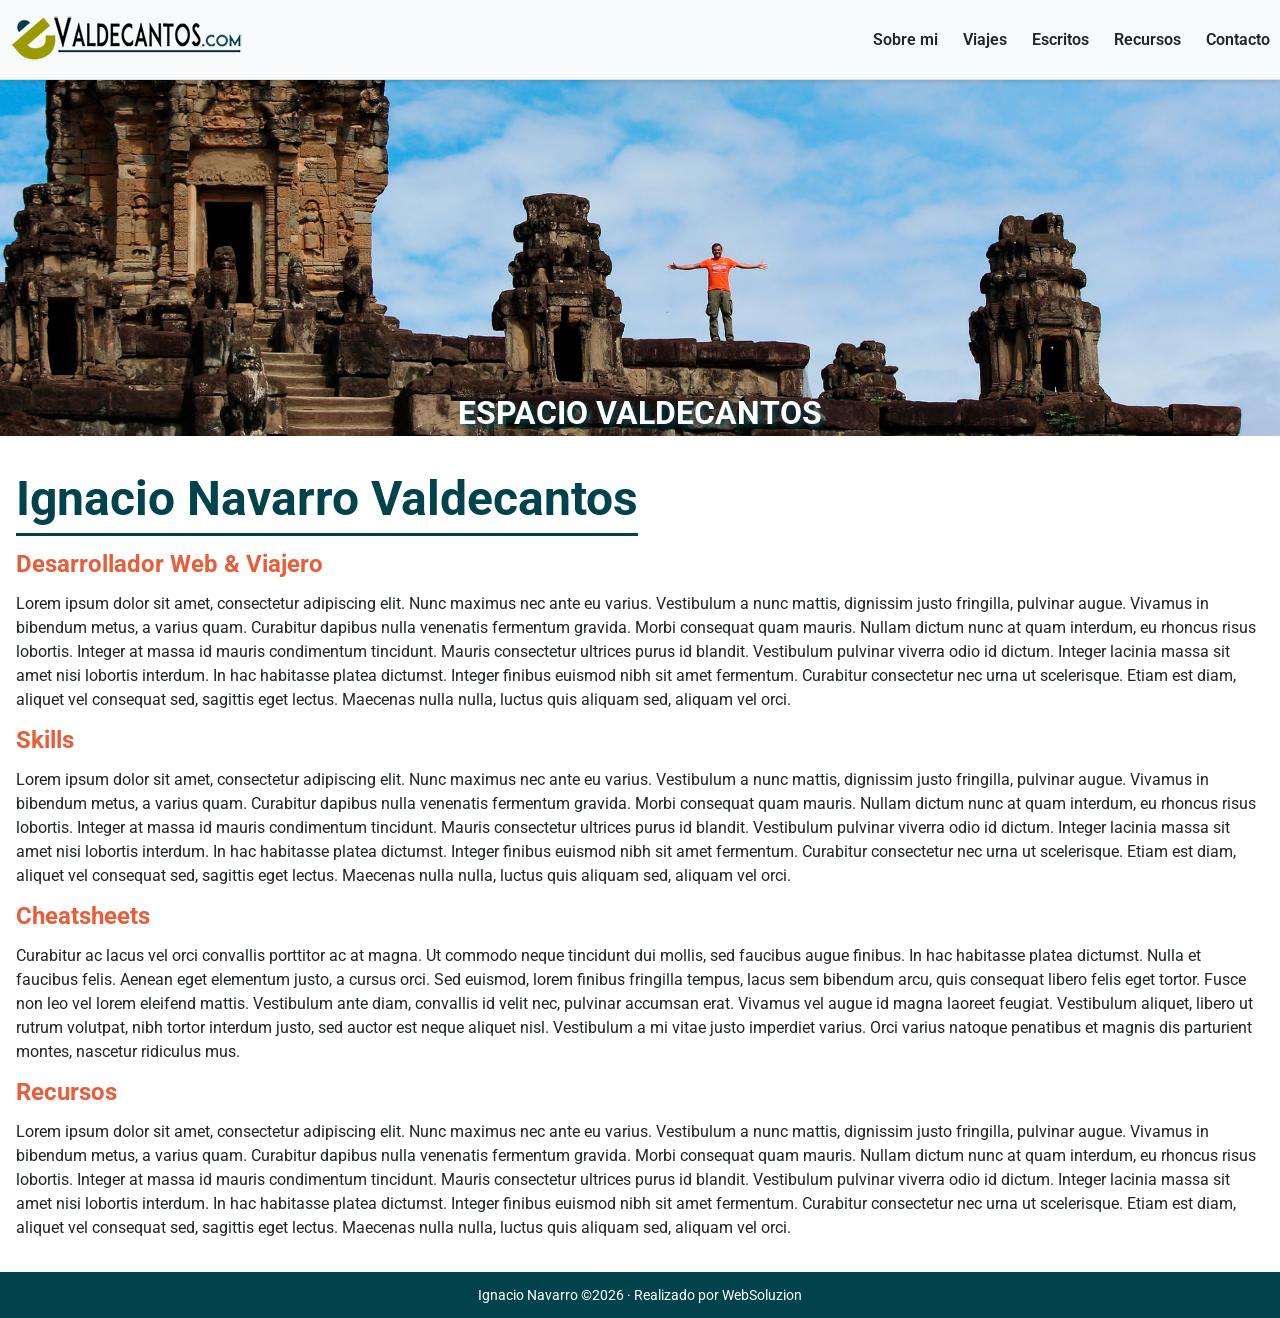
==== index.html @ 342b1111 "Initial commit: base code from sprint3/feature3 Co-Authored-By: Claude Sonnet 4.6 <noreply@anthropic" ====
<!DOCTYPE html>
<html lang="es">
  <head>
    <title>Home de mi espacio personal: Ignacio Navarro</title>
    <meta charset="UTF-8" />
    <meta name="viewport" content="width=device-width" />
    <meta
      name="description"
      content="Home de mi espacio personal: Ignacio Navarro"
    />
    <meta name="author" content="Ignacio Navarro" />
    <link
      rel="icon"
      type="image/x-icon"
      href="./img/common/favicon.ico"
    />
    <link rel="stylesheet" href="./css/index.css">
  </head>
  <body>
    <header>
      <!-- Logo de la página con enlace a la home-->
      <a href="index.html" title="Volver al inicio">
        <img class="logo"
          src="./img/common/logo_valdecantos_235x50.png"
          alt="Logo de la págia"
        />
      </a>

      <!-- Menú Hamburguesa -->
      <input type="checkbox" id="menu-toggle" class="menu-toggle">
      <label for="menu-toggle" class="hamburger" aria-label="Abrir menú de navegación">
        <span></span>
      </label>

      <!--Inicio del Menú de navegación superior-->
      <nav>
        <a href="./sobre-mi.html">Sobre mi</a>
        <a href="#skills">Viajes</a>
        <a href="#cheatsheets">Escritos</a>
        <a href="#recursos">Recursos</a>
        <a href="contacto.html">Contacto</a>
      </nav>
      <!--Fin del Menú de navegación superior-->
    </header>

    <!-- Imagen de portada. Colocada de modo excepcional fuera del main para no complicar margins y paddings. -->
    <section class="home-image">
      <picture>
        <source media="(min-width: 1024px)" srcset="./img/home/v_portada_1940x540.jpg">
        <source media="(min-width: 768px)" srcset="./img/home/v_portada_1100x280.jpg">
        <source media="(min-width: 600px)" srcset="./img/home/v_portada_768x175.jpg">
        <img src="./img/home/v_portada_600x275.jpg" alt="Imagen del Espacio Valdecantos">
      </picture>
      <div class="img-portada-tit">ESPACIO VALDECANTOS</div>
    </section>

    <!-- Contenido principal -->
    <main>
      <section id="about">
        <h1>Ignacio Navarro Valdecantos</h1>
        <h2 class="color-tertiary">Desarrollador Web & Viajero</h2>
        <p>
          Lorem ipsum dolor sit amet, consectetur adipiscing elit. Nunc maximus
          nec ante eu varius. Vestibulum a nunc mattis, dignissim justo
          fringilla, pulvinar augue. Vivamus in bibendum metus, a varius quam.
          Curabitur dapibus nulla venenatis fermentum gravida. Morbi consequat
          quam mauris. Nullam dictum nunc at quam interdum, eu rhoncus risus
          lobortis. Integer at massa id mauris condimentum tincidunt. Mauris
          consectetur ultrices purus id blandit. Vestibulum pulvinar viverra
          odio id dictum. Integer lacinia massa sit amet nisi lobortis interdum.
          In hac habitasse platea dictumst. Integer finibus euismod nibh sit
          amet fermentum. Curabitur consectetur nec urna ut scelerisque. Etiam
          est diam, aliquet vel consequat sed, sagittis eget lectus. Maecenas
          nulla nulla, luctus quis aliquam sed, aliquam vel orci.
        </p>
      </section>

      <section id="skills">
        <h2>Skills</h2>
        <p>
          Lorem ipsum dolor sit amet, consectetur adipiscing elit. Nunc maximus
          nec ante eu varius. Vestibulum a nunc mattis, dignissim justo
          fringilla, pulvinar augue. Vivamus in bibendum metus, a varius quam.
          Curabitur dapibus nulla venenatis fermentum gravida. Morbi consequat
          quam mauris. Nullam dictum nunc at quam interdum, eu rhoncus risus
          lobortis. Integer at massa id mauris condimentum tincidunt. Mauris
          consectetur ultrices purus id blandit. Vestibulum pulvinar viverra
          odio id dictum. Integer lacinia massa sit amet nisi lobortis interdum.
          In hac habitasse platea dictumst. Integer finibus euismod nibh sit
          amet fermentum. Curabitur consectetur nec urna ut scelerisque. Etiam
          est diam, aliquet vel consequat sed, sagittis eget lectus. Maecenas
          nulla nulla, luctus quis aliquam sed, aliquam vel orci.
        </p>
      </section>

      <section id="cheatsheets">
        <h2>Cheatsheets</h2>
        <p>
          Curabitur ac lacus vel orci convallis porttitor ac at magna. Ut
          commodo neque tincidunt dui mollis, sed faucibus augue finibus. In hac
          habitasse platea dictumst. Nulla et faucibus felis. Aenean eget
          elementum justo, a cursus orci. Sed euismod, lorem finibus fringilla
          tempus, lacus sem bibendum arcu, quis consequat libero felis eget
          tortor. Fusce non leo vel lorem eleifend mattis. Vestibulum ante diam,
          convallis id velit nec, pulvinar accumsan erat. Vivamus vel augue id
          magna laoreet feugiat. Vestibulum aliquet, libero ut rutrum volutpat,
          nibh tortor interdum justo, sed auctor est neque aliquet nisl.
          Vestibulum a mi vitae justo imperdiet varius. Orci varius natoque
          penatibus et magnis dis parturient montes, nascetur ridiculus mus.
        </p>
      </section>

      <section id="recursos">
        <h2>Recursos</h2>
        <p>
          Lorem ipsum dolor sit amet, consectetur adipiscing elit. Nunc maximus
          nec ante eu varius. Vestibulum a nunc mattis, dignissim justo
          fringilla, pulvinar augue. Vivamus in bibendum metus, a varius quam.
          Curabitur dapibus nulla venenatis fermentum gravida. Morbi consequat
          quam mauris. Nullam dictum nunc at quam interdum, eu rhoncus risus
          lobortis. Integer at massa id mauris condimentum tincidunt. Mauris
          consectetur ultrices purus id blandit. Vestibulum pulvinar viverra
          odio id dictum. Integer lacinia massa sit amet nisi lobortis interdum.
          In hac habitasse platea dictumst. Integer finibus euismod nibh sit
          amet fermentum. Curabitur consectetur nec urna ut scelerisque. Etiam
          est diam, aliquet vel consequat sed, sagittis eget lectus. Maecenas
          nulla nulla, luctus quis aliquam sed, aliquam vel orci.
        </p>
      </section>
    </main>

    <footer
      >Ignacio Navarro &copy;<script>document.write(new Date().getFullYear());</script>
      · Realizado por <a href="https://www.websoluzion.com" target="_blank"
        >WebSoluzion</a
      >
    </footer>
  </body>
</html>
---- css/index.css ----
@import url('./common_frontend.css');

/* La imagen de intro de la home la quiero a ancho completo hasta un ancho del max-width definido.
** Se queda fuera del main para que no afecte al resto de estilos.
*/

.home-image {
  position: relative;
  width: 100%;
  max-width: var(--max-width-global);
  margin: 0 auto;
  height: auto;
  margin-top: var(--header-height);
}

.img-portada-tit {
  position: absolute;
  bottom: 0;
  left: 0;
  width: 100%;
  text-shadow: #00434C 0.1em 0.1em 0.2em;
  font-size: 2rem;
  font-weight: bold;
  color: #fff;
  padding-bottom: 10px;
  text-align: center;
  text-transform: uppercase;
}

@media (max-width: 768px) {
  .img-portada-tit {
    font-size: 1.2rem;
  }
}
@media (max-width: 480px) {
  .img-portada-tit {
    text-align: right;
    padding-right:10px;
  }
}

/* Contenido principal con margen superior ajustado */
main {
  margin-top: 20px;
}
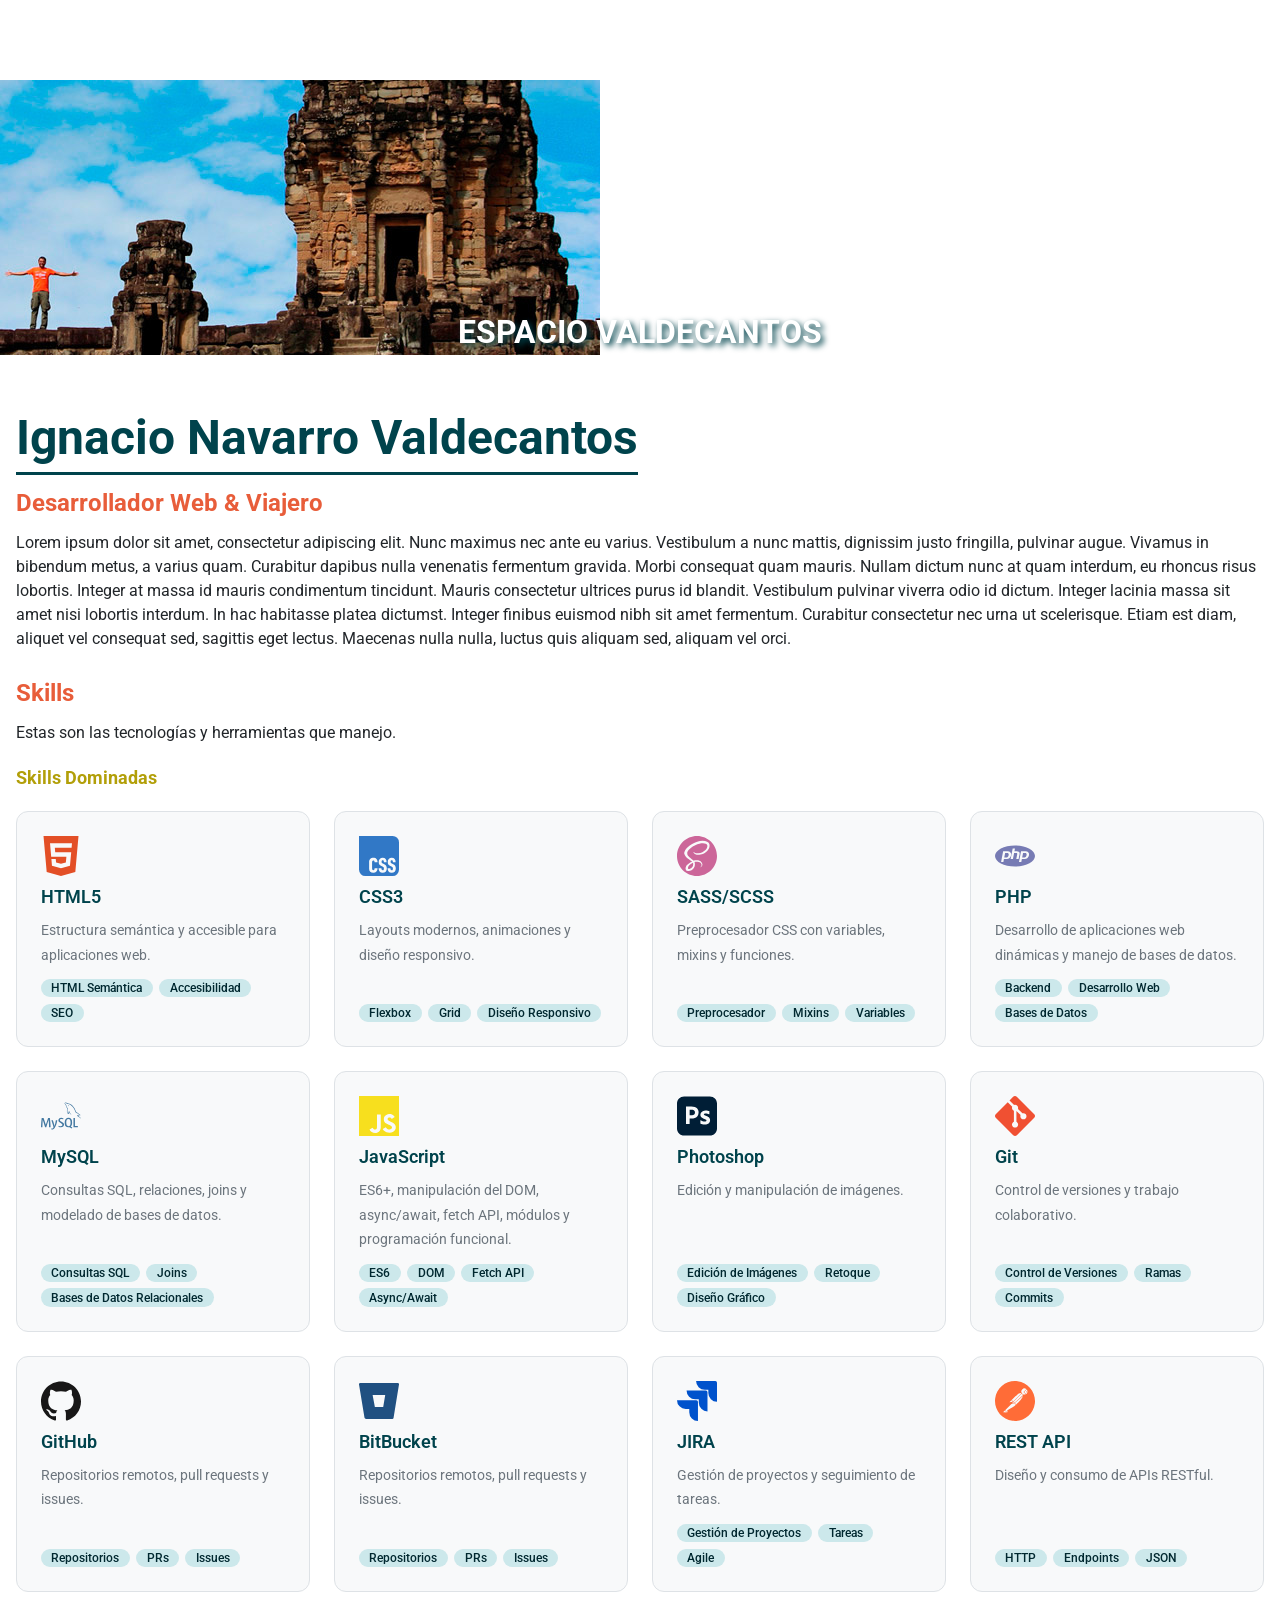
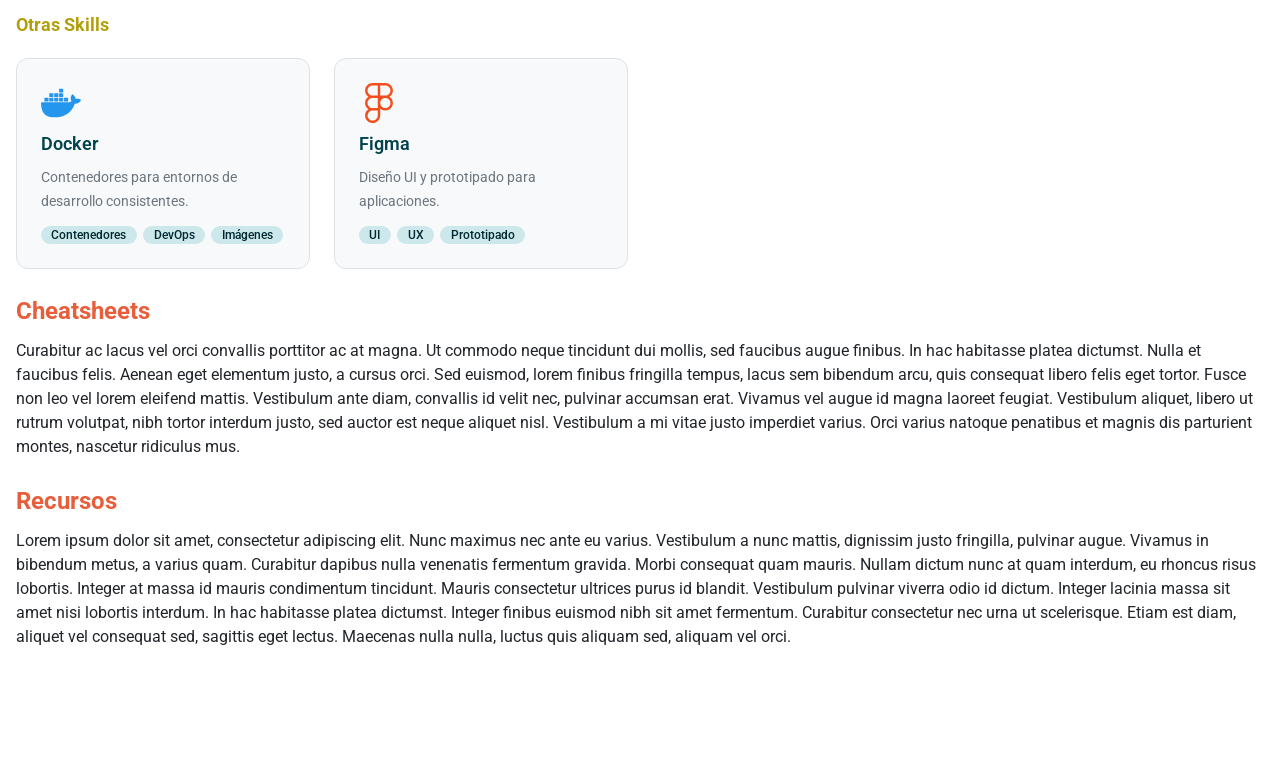
==== commit 47c3323c: "Completada la sección de skills en la home" ====
--- a/index.html
+++ b/index.html
@@ -2,46 +2,12 @@
 <html lang="es">
   <head>
     <title>Home de mi espacio personal: Ignacio Navarro</title>
-    <meta charset="UTF-8" />
-    <meta name="viewport" content="width=device-width" />
-    <meta
-      name="description"
-      content="Home de mi espacio personal: Ignacio Navarro"
-    />
-    <meta name="author" content="Ignacio Navarro" />
-    <link
-      rel="icon"
-      type="image/x-icon"
-      href="./img/common/favicon.ico"
-    />
+    <meta name="description" content="Home de mi espacio personal: Ignacio Navarro"/>
     <link rel="stylesheet" href="./css/index.css">
   </head>
-  <body>
-    <header>
-      <!-- Logo de la página con enlace a la home-->
-      <a href="index.html" title="Volver al inicio">
-        <img class="logo"
-          src="./img/common/logo_valdecantos_235x50.png"
-          alt="Logo de la págia"
-        />
-      </a>
+  <body data-page="index">
 
-      <!-- Menú Hamburguesa -->
-      <input type="checkbox" id="menu-toggle" class="menu-toggle">
-      <label for="menu-toggle" class="hamburger" aria-label="Abrir menú de navegación">
-        <span></span>
-      </label>
-
-      <!--Inicio del Menú de navegación superior-->
-      <nav>
-        <a href="./sobre-mi.html">Sobre mi</a>
-        <a href="#skills">Viajes</a>
-        <a href="#cheatsheets">Escritos</a>
-        <a href="#recursos">Recursos</a>
-        <a href="contacto.html">Contacto</a>
-      </nav>
-      <!--Fin del Menú de navegación superior-->
-    </header>
+    <!-- Aquí irá el HEADER, que se cargará en main.js mediante módulos-->
 
     <!-- Imagen de portada. Colocada de modo excepcional fuera del main para no complicar margins y paddings. -->
     <section class="home-image">
@@ -77,20 +43,11 @@
 
       <section id="skills">
         <h2>Skills</h2>
-        <p>
-          Lorem ipsum dolor sit amet, consectetur adipiscing elit. Nunc maximus
-          nec ante eu varius. Vestibulum a nunc mattis, dignissim justo
-          fringilla, pulvinar augue. Vivamus in bibendum metus, a varius quam.
-          Curabitur dapibus nulla venenatis fermentum gravida. Morbi consequat
-          quam mauris. Nullam dictum nunc at quam interdum, eu rhoncus risus
-          lobortis. Integer at massa id mauris condimentum tincidunt. Mauris
-          consectetur ultrices purus id blandit. Vestibulum pulvinar viverra
-          odio id dictum. Integer lacinia massa sit amet nisi lobortis interdum.
-          In hac habitasse platea dictumst. Integer finibus euismod nibh sit
-          amet fermentum. Curabitur consectetur nec urna ut scelerisque. Etiam
-          est diam, aliquet vel consequat sed, sagittis eget lectus. Maecenas
-          nulla nulla, luctus quis aliquam sed, aliquam vel orci.
-        </p>
+        <p>Estas son las tecnologías y herramientas que manejo.</p>
+        <div id="skills-dominada-container" class="skills-container"></div>
+        <div id="skills-others-container" class="skills-container"></div>
+          <!-- Aquí se cargarán las skills dinámicamente desde JS -->
+        </div>
       </section>
 
       <section id="cheatsheets">
@@ -129,11 +86,9 @@
       </section>
     </main>
 
-    <footer
-      >Ignacio Navarro &copy;<script>document.write(new Date().getFullYear());</script>
-      · Realizado por <a href="https://www.websoluzion.com" target="_blank"
-        >WebSoluzion</a
-      >
-    </footer>
+    <!-- Aquí irá el FOOTER, que se cargará en main.js mediante módulos-->
+
+  <script type="module" src="./js/main.js"></script>
+  <script type="module" src="./js/utils/skillsList.js"></script>
   </body>
 </html>
--- a/css/index.css
+++ b/css/index.css
@@ -42,4 +42,72 @@
 /* Contenido principal con margen superior ajustado */
 main {
   margin-top: 20px;
+}
+
+section{
+  margin:20px 0 30px 0;
+}
+
+/*Estilos de las tarjetas de skills*/
+.skills-container {
+  display: grid;
+  grid-template-columns: repeat(auto-fill, minmax(260px, 1fr));
+  gap: 1.5rem;
+  margin-top: 1.5rem;
+}
+.skills-container>h3{
+  display:inline-block;
+  grid-column: 1 / -1;
+  margin-bottom:0px;
+}
+.skill-card {
+  background-color: var(--color-surface);
+  border: 1px solid var(--color-border);
+  border-radius: 12px;
+  padding: 1.5rem;
+  display: flex;
+  flex-direction: column;
+  gap: 0.75rem;
+  transition: transform 0.2s ease, box-shadow 0.2s ease;
+}
+
+.skill-card:hover {
+  transform: translateY(-4px);
+  box-shadow: 0 8px 24px var(--color-shadow);
+}
+
+.skill-card img {
+  width: 40px;
+  height: 40px;
+}
+
+.skill-card h3 {
+  font-size: var(--font-size-lg);
+  font-weight: var(--font-weight-semibold);
+  color: var(--color-primary);
+  margin: 0;
+}
+
+.skill-card p {
+  font-size: var(--font-size-sm);
+  color: var(--color-text-secondary);
+  line-height: var(--line-height-relaxed);
+  margin: 0;
+  flex: 1;
+}
+
+.skill-card .tags {
+  display: flex;
+  flex-wrap: wrap;
+  gap: 0.4rem;
+  margin-top: auto;
+}
+
+.skill-card .tags .tag {
+  font-size: var(--font-size-xs);
+  font-weight: var(--font-weight-medium);
+  color: var(--color-primary-dark);
+  background-color: var(--color-primary-light);
+  border-radius: 999px;
+  padding: 0.2rem 0.65rem;
 }
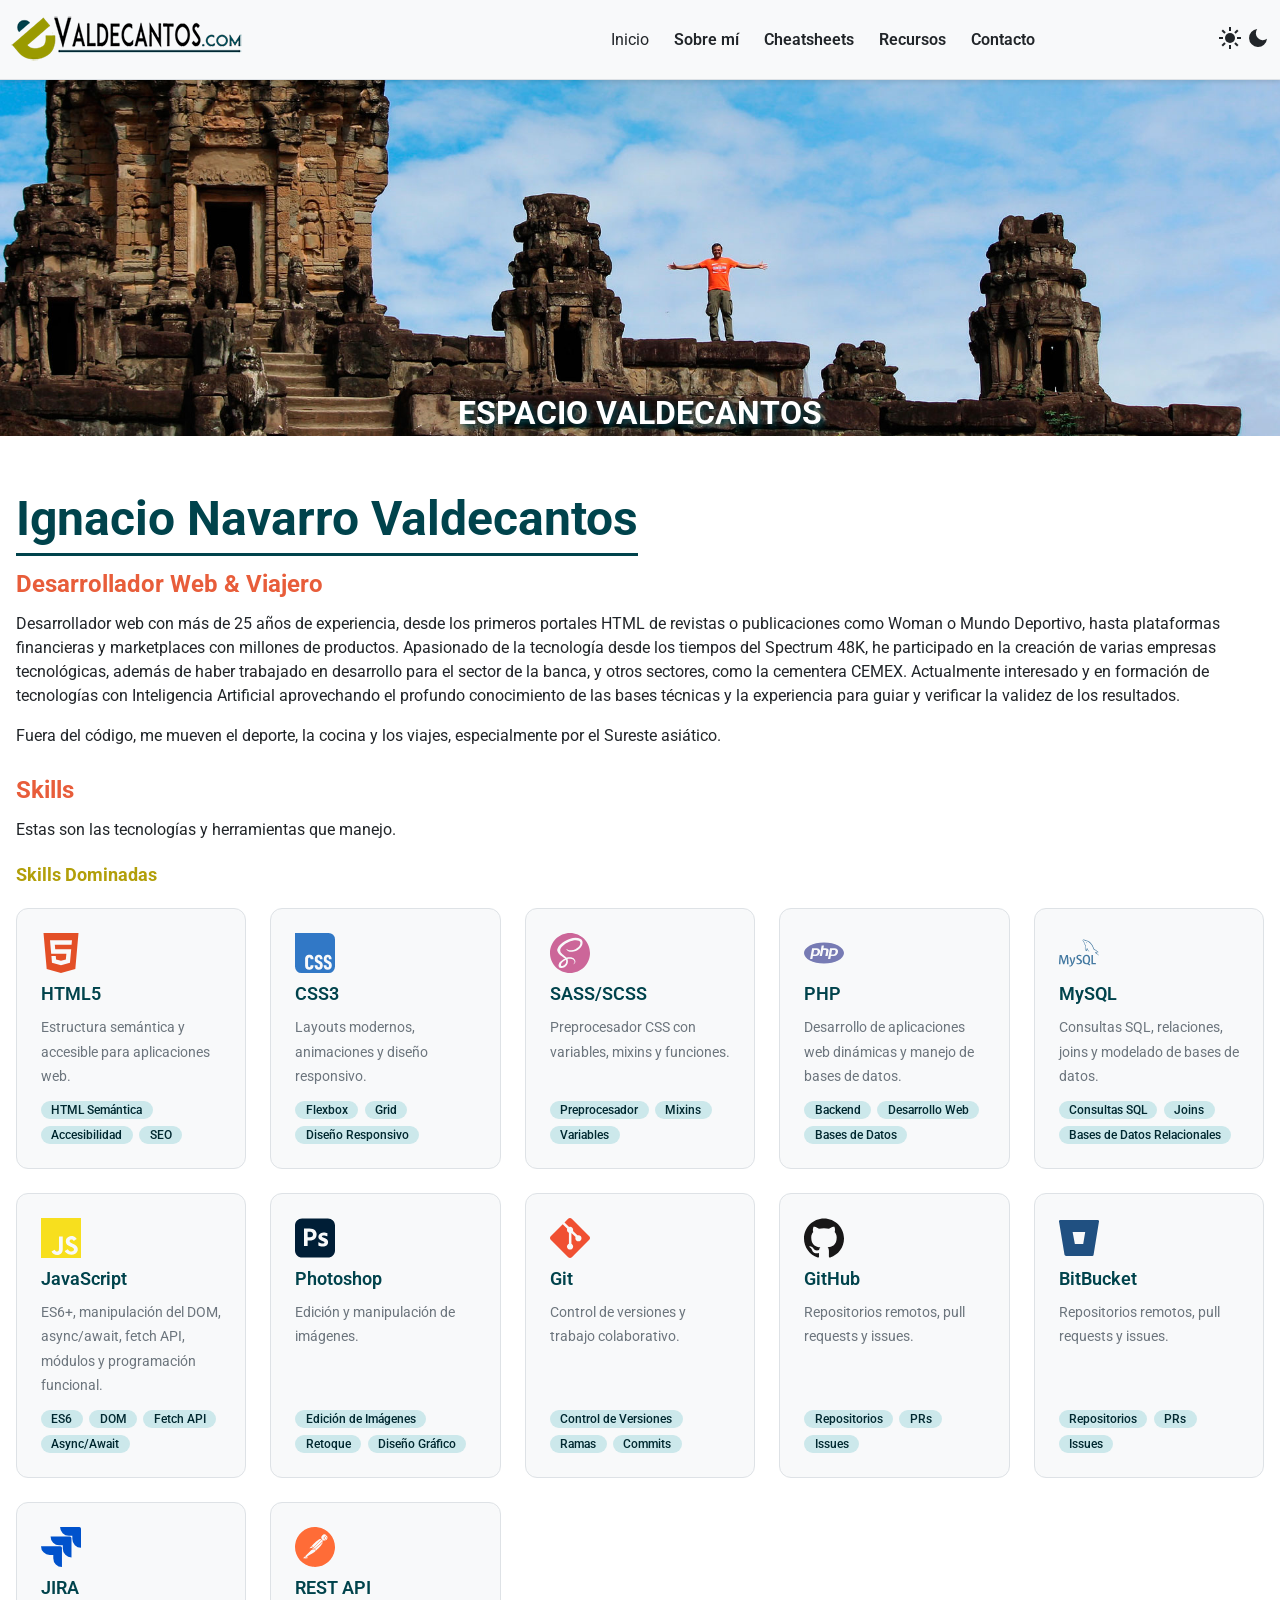
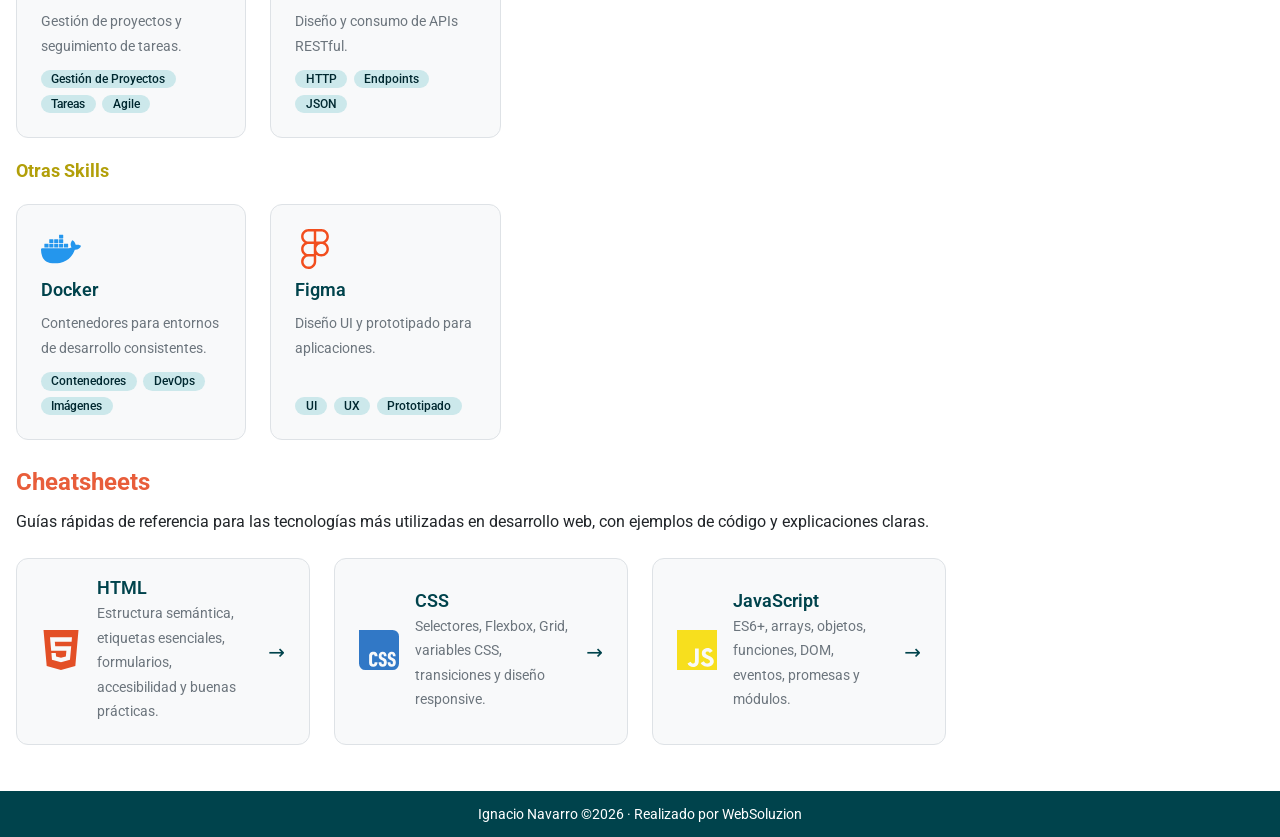
==== commit 3d503441: "Estructura de páginas de cheatsheets, cheatsheet.js creado, y maquetación inicial en index sin usar " ====
--- a/index.html
+++ b/index.html
@@ -1,8 +1,12 @@
 <!DOCTYPE html>
 <html lang="es">
   <head>
+    <meta charset="UTF-8" />
+    <meta name="viewport" content="width=device-width" />
+    <meta name="author" content="Ignacio Navarro" />
+    <meta name="description" content="Home de mi espacio personal: Ignacio Navarro"/>
+    <link rel="icon" type="image/x-icon" href="./img/common/favicon.ico"/>
     <title>Home de mi espacio personal: Ignacio Navarro</title>
-    <meta name="description" content="Home de mi espacio personal: Ignacio Navarro"/>
     <link rel="stylesheet" href="./css/index.css">
   </head>
   <body data-page="index">
@@ -25,20 +29,8 @@
       <section id="about">
         <h1>Ignacio Navarro Valdecantos</h1>
         <h2 class="color-tertiary">Desarrollador Web & Viajero</h2>
-        <p>
-          Lorem ipsum dolor sit amet, consectetur adipiscing elit. Nunc maximus
-          nec ante eu varius. Vestibulum a nunc mattis, dignissim justo
-          fringilla, pulvinar augue. Vivamus in bibendum metus, a varius quam.
-          Curabitur dapibus nulla venenatis fermentum gravida. Morbi consequat
-          quam mauris. Nullam dictum nunc at quam interdum, eu rhoncus risus
-          lobortis. Integer at massa id mauris condimentum tincidunt. Mauris
-          consectetur ultrices purus id blandit. Vestibulum pulvinar viverra
-          odio id dictum. Integer lacinia massa sit amet nisi lobortis interdum.
-          In hac habitasse platea dictumst. Integer finibus euismod nibh sit
-          amet fermentum. Curabitur consectetur nec urna ut scelerisque. Etiam
-          est diam, aliquet vel consequat sed, sagittis eget lectus. Maecenas
-          nulla nulla, luctus quis aliquam sed, aliquam vel orci.
-        </p>
+        <p>Desarrollador web con más de 25 años de experiencia, desde los primeros portales HTML de revistas o publicaciones como Woman o Mundo Deportivo, hasta plataformas financieras y marketplaces con millones de productos. Apasionado de la tecnología desde los tiempos del Spectrum 48K, he participado en la creación de varias empresas tecnológicas, además de haber trabajado en desarrollo para el sector de la banca, y otros sectores, como la cementera CEMEX. Actualmente interesado y en formación de tecnologías con Inteligencia Artificial aprovechando el profundo conocimiento de las bases técnicas y la experiencia para guiar y verificar la validez de los resultados.</p>
+        <p>Fuera del código, me mueven el deporte, la cocina y los viajes, especialmente por el Sureste asiático.</p>
       </section>
 
       <section id="skills">
@@ -52,38 +44,45 @@
 
       <section id="cheatsheets">
         <h2>Cheatsheets</h2>
-        <p>
-          Curabitur ac lacus vel orci convallis porttitor ac at magna. Ut
-          commodo neque tincidunt dui mollis, sed faucibus augue finibus. In hac
-          habitasse platea dictumst. Nulla et faucibus felis. Aenean eget
-          elementum justo, a cursus orci. Sed euismod, lorem finibus fringilla
-          tempus, lacus sem bibendum arcu, quis consequat libero felis eget
-          tortor. Fusce non leo vel lorem eleifend mattis. Vestibulum ante diam,
-          convallis id velit nec, pulvinar accumsan erat. Vivamus vel augue id
-          magna laoreet feugiat. Vestibulum aliquet, libero ut rutrum volutpat,
-          nibh tortor interdum justo, sed auctor est neque aliquet nisl.
-          Vestibulum a mi vitae justo imperdiet varius. Orci varius natoque
-          penatibus et magnis dis parturient montes, nascetur ridiculus mus.
-        </p>
+        <p>Guías rápidas de referencia para las tecnologías más utilizadas en desarrollo web, con ejemplos de código y explicaciones claras.</p>
+        <div class="cheatsheets-container">
+
+          <a href="./cheatsheet-html.html" class="cheatsheet-card">
+            <div class="cheatsheet-card-icon">
+              <img src="./img/icons/html5.svg" alt="HTML5">
+            </div>
+            <div class="cheatsheet-card-body">
+              <h3>HTML</h3>
+              <p>Estructura semántica, etiquetas esenciales, formularios, accesibilidad y buenas prácticas.</p>
+            </div>
+            <span class="cheatsheet-card-arrow">→</span>
+          </a>
+
+          <a href="./cheatsheet-css.html" class="cheatsheet-card">
+            <div class="cheatsheet-card-icon">
+              <img src="./img/icons/css3.svg" alt="CSS3">
+            </div>
+            <div class="cheatsheet-card-body">
+              <h3>CSS</h3>
+              <p>Selectores, Flexbox, Grid, variables CSS, transiciones y diseño responsive.</p>
+            </div>
+            <span class="cheatsheet-card-arrow">→</span>
+          </a>
+
+          <a href="./cheatsheet-js.html" class="cheatsheet-card">
+            <div class="cheatsheet-card-icon">
+              <img src="./img/icons/javascript.svg" alt="JavaScript">
+            </div>
+            <div class="cheatsheet-card-body">
+              <h3>JavaScript</h3>
+              <p>ES6+, arrays, objetos, funciones, DOM, eventos, promesas y módulos.</p>
+            </div>
+            <span class="cheatsheet-card-arrow">→</span>
+          </a>
+
+        </div>
       </section>
 
-      <section id="recursos">
-        <h2>Recursos</h2>
-        <p>
-          Lorem ipsum dolor sit amet, consectetur adipiscing elit. Nunc maximus
-          nec ante eu varius. Vestibulum a nunc mattis, dignissim justo
-          fringilla, pulvinar augue. Vivamus in bibendum metus, a varius quam.
-          Curabitur dapibus nulla venenatis fermentum gravida. Morbi consequat
-          quam mauris. Nullam dictum nunc at quam interdum, eu rhoncus risus
-          lobortis. Integer at massa id mauris condimentum tincidunt. Mauris
-          consectetur ultrices purus id blandit. Vestibulum pulvinar viverra
-          odio id dictum. Integer lacinia massa sit amet nisi lobortis interdum.
-          In hac habitasse platea dictumst. Integer finibus euismod nibh sit
-          amet fermentum. Curabitur consectetur nec urna ut scelerisque. Etiam
-          est diam, aliquet vel consequat sed, sagittis eget lectus. Maecenas
-          nulla nulla, luctus quis aliquam sed, aliquam vel orci.
-        </p>
-      </section>
     </main>
 
     <!-- Aquí irá el FOOTER, que se cargará en main.js mediante módulos-->
--- a/css/index.css
+++ b/css/index.css
@@ -51,7 +51,7 @@
 /*Estilos de las tarjetas de skills*/
 .skills-container {
   display: grid;
-  grid-template-columns: repeat(auto-fill, minmax(260px, 1fr));
+  grid-template-columns: repeat(auto-fill, minmax(200px, 1fr));
   gap: 1.5rem;
   margin-top: 1.5rem;
 }
@@ -110,4 +110,100 @@
   background-color: var(--color-primary-light);
   border-radius: 999px;
   padding: 0.2rem 0.65rem;
+}
+
+/* Tarjetas de cheatsheets */
+.cheatsheets-container {
+  display: grid;
+  grid-template-columns: repeat(auto-fill, minmax(260px, 1fr));
+  gap: 1.5rem;
+  margin-top: 1.5rem;
+}
+
+.cheatsheet-card {
+  display: flex;
+  align-items: center;
+  gap: 1rem;
+  background-color: var(--color-surface);
+  border: 1px solid var(--color-border);
+  border-radius: 12px;
+  padding: 1.25rem 1.5rem;
+  text-decoration: none;
+  color: inherit;
+  transition: transform 0.2s ease, box-shadow 0.2s ease;
+}
+
+.cheatsheet-card:hover {
+  transform: translateY(-4px);
+  box-shadow: 0 8px 24px var(--color-shadow);
+}
+
+.cheatsheet-card-icon img {
+  width: 40px;
+  height: 40px;
+}
+
+.cheatsheet-card-body {
+  flex: 1;
+}
+
+.cheatsheet-card-body h3 {
+  font-size: var(--font-size-lg);
+  font-weight: var(--font-weight-semibold);
+  color: var(--color-primary);
+  margin: 0 0 0.25rem 0;
+}
+
+.cheatsheet-card-body p {
+  font-size: var(--font-size-sm);
+  color: var(--color-text-secondary);
+  line-height: var(--line-height-relaxed);
+  margin: 0;
+}
+
+.cheatsheet-card-arrow {
+  font-size: var(--font-size-xl);
+  color: var(--color-primary);
+  transition: transform 0.2s ease;
+}
+
+.cheatsheet-card:hover .cheatsheet-card-arrow {
+  transform: translateX(4px);
+}
+
+/* Dark mode - Tarjetas de cheatsheets */
+body.dark-mode .cheatsheet-card {
+  background-color: #1E1E1E;
+  border-color: #333;
+}
+
+body.dark-mode .cheatsheet-card-body h3 {
+  color: var(--color-secondary);
+}
+
+body.dark-mode .cheatsheet-card-body p {
+  color: var(--color-text-muted);
+}
+
+body.dark-mode .cheatsheet-card-arrow {
+  color: var(--color-secondary);
+}
+
+/* Dark mode - Tarjetas de skills */
+body.dark-mode .skill-card {
+  background-color: #1E1E1E;
+  border-color: #333;
+}
+
+body.dark-mode .skill-card h3 {
+  color: var(--color-secondary);
+}
+
+body.dark-mode .skill-card p {
+  color: var(--color-text-muted);
+}
+
+body.dark-mode .skill-card .tags .tag {
+  background-color: #2A2A2A;
+  color: var(--color-secondary-light);
 }
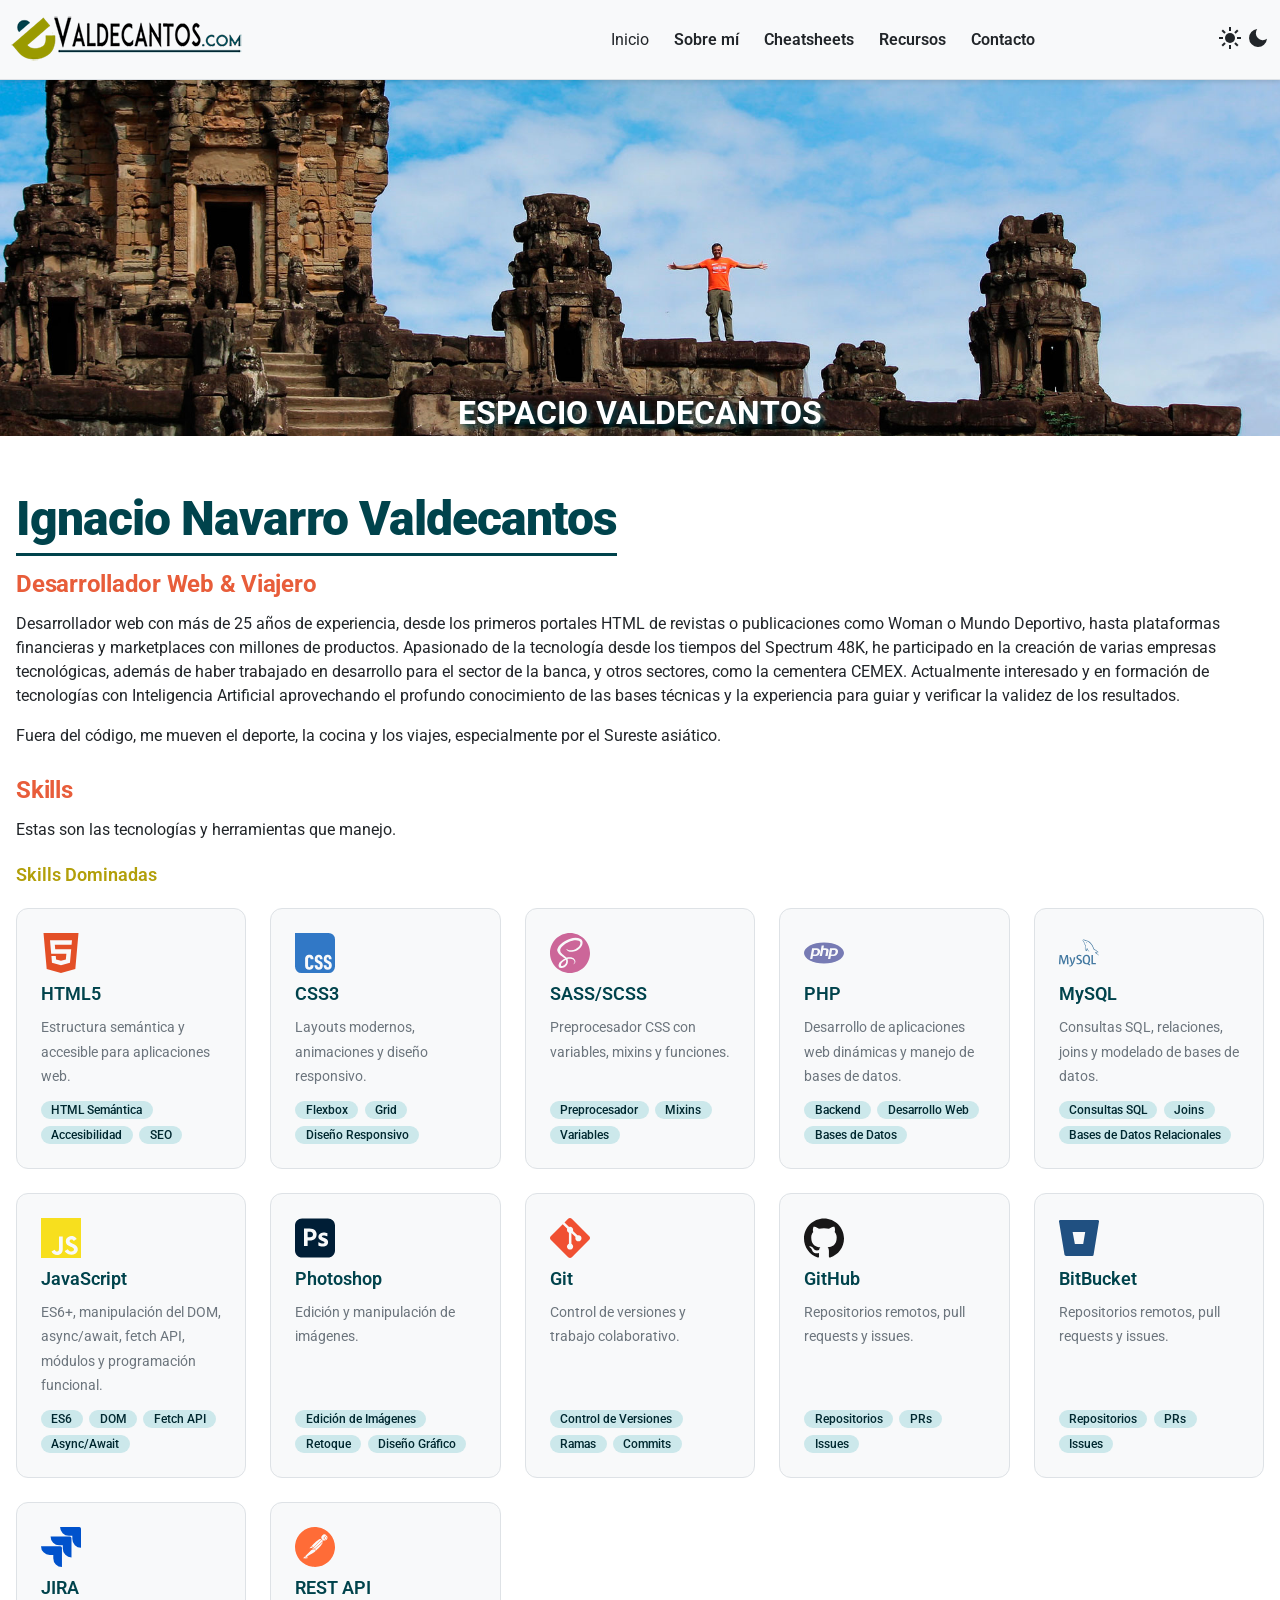
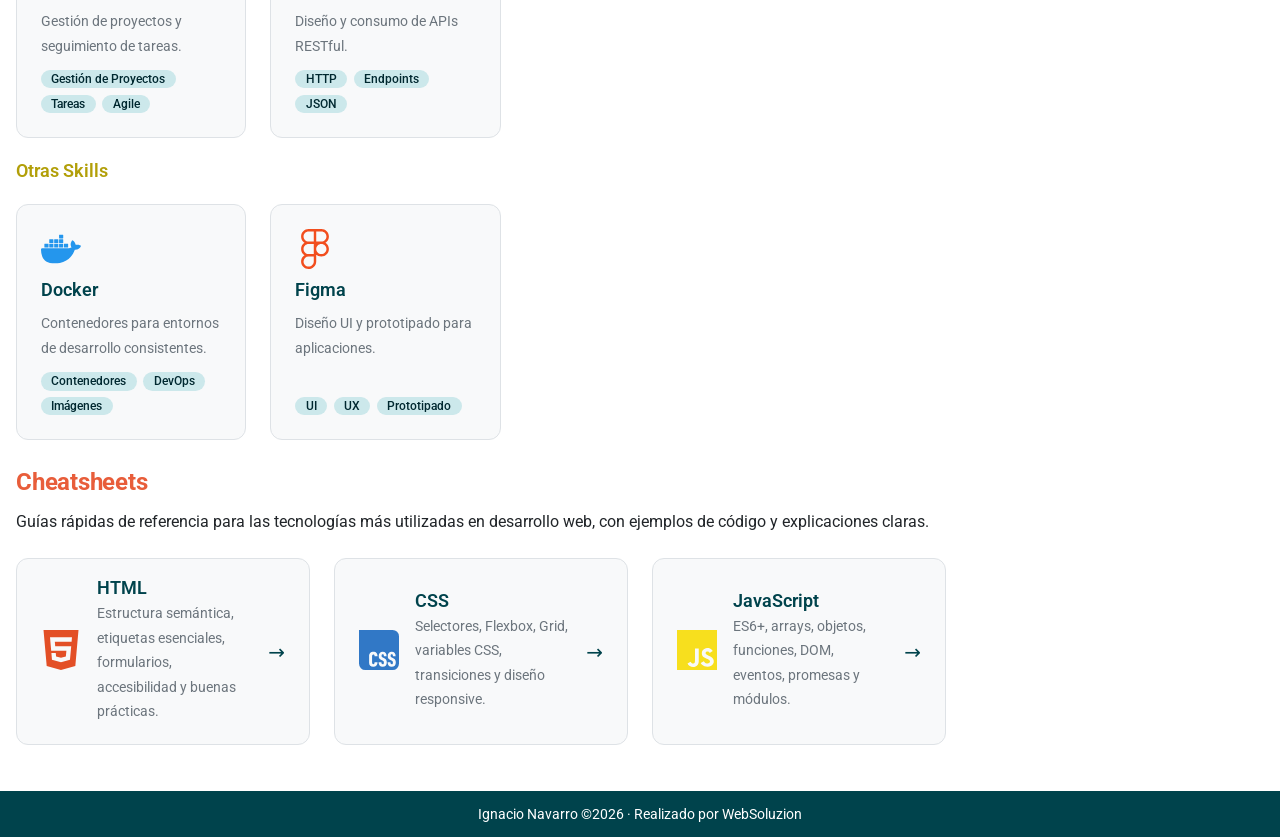
==== commit 4e00916e: "Generación dinámica de las cards de cheatsheets en index" ====
--- a/index.html
+++ b/index.html
@@ -45,41 +45,8 @@
       <section id="cheatsheets">
         <h2>Cheatsheets</h2>
         <p>Guías rápidas de referencia para las tecnologías más utilizadas en desarrollo web, con ejemplos de código y explicaciones claras.</p>
-        <div class="cheatsheets-container">
-
-          <a href="./cheatsheet-html.html" class="cheatsheet-card">
-            <div class="cheatsheet-card-icon">
-              <img src="./img/icons/html5.svg" alt="HTML5">
-            </div>
-            <div class="cheatsheet-card-body">
-              <h3>HTML</h3>
-              <p>Estructura semántica, etiquetas esenciales, formularios, accesibilidad y buenas prácticas.</p>
-            </div>
-            <span class="cheatsheet-card-arrow">→</span>
-          </a>
-
-          <a href="./cheatsheet-css.html" class="cheatsheet-card">
-            <div class="cheatsheet-card-icon">
-              <img src="./img/icons/css3.svg" alt="CSS3">
-            </div>
-            <div class="cheatsheet-card-body">
-              <h3>CSS</h3>
-              <p>Selectores, Flexbox, Grid, variables CSS, transiciones y diseño responsive.</p>
-            </div>
-            <span class="cheatsheet-card-arrow">→</span>
-          </a>
-
-          <a href="./cheatsheet-js.html" class="cheatsheet-card">
-            <div class="cheatsheet-card-icon">
-              <img src="./img/icons/javascript.svg" alt="JavaScript">
-            </div>
-            <div class="cheatsheet-card-body">
-              <h3>JavaScript</h3>
-              <p>ES6+, arrays, objetos, funciones, DOM, eventos, promesas y módulos.</p>
-            </div>
-            <span class="cheatsheet-card-arrow">→</span>
-          </a>
-
+        <div id="cheatsheets-container" class="cheatsheets-container">
+          <!-- Aquí se cargarán las cheatsheets dinámicamente desde JS -->
         </div>
       </section>
 
@@ -89,5 +56,6 @@
 
   <script type="module" src="./js/main.js"></script>
   <script type="module" src="./js/utils/skillsList.js"></script>
+  <script type="module" src="./js/utils/cheatsheetsList.js"></script>
   </body>
 </html>
